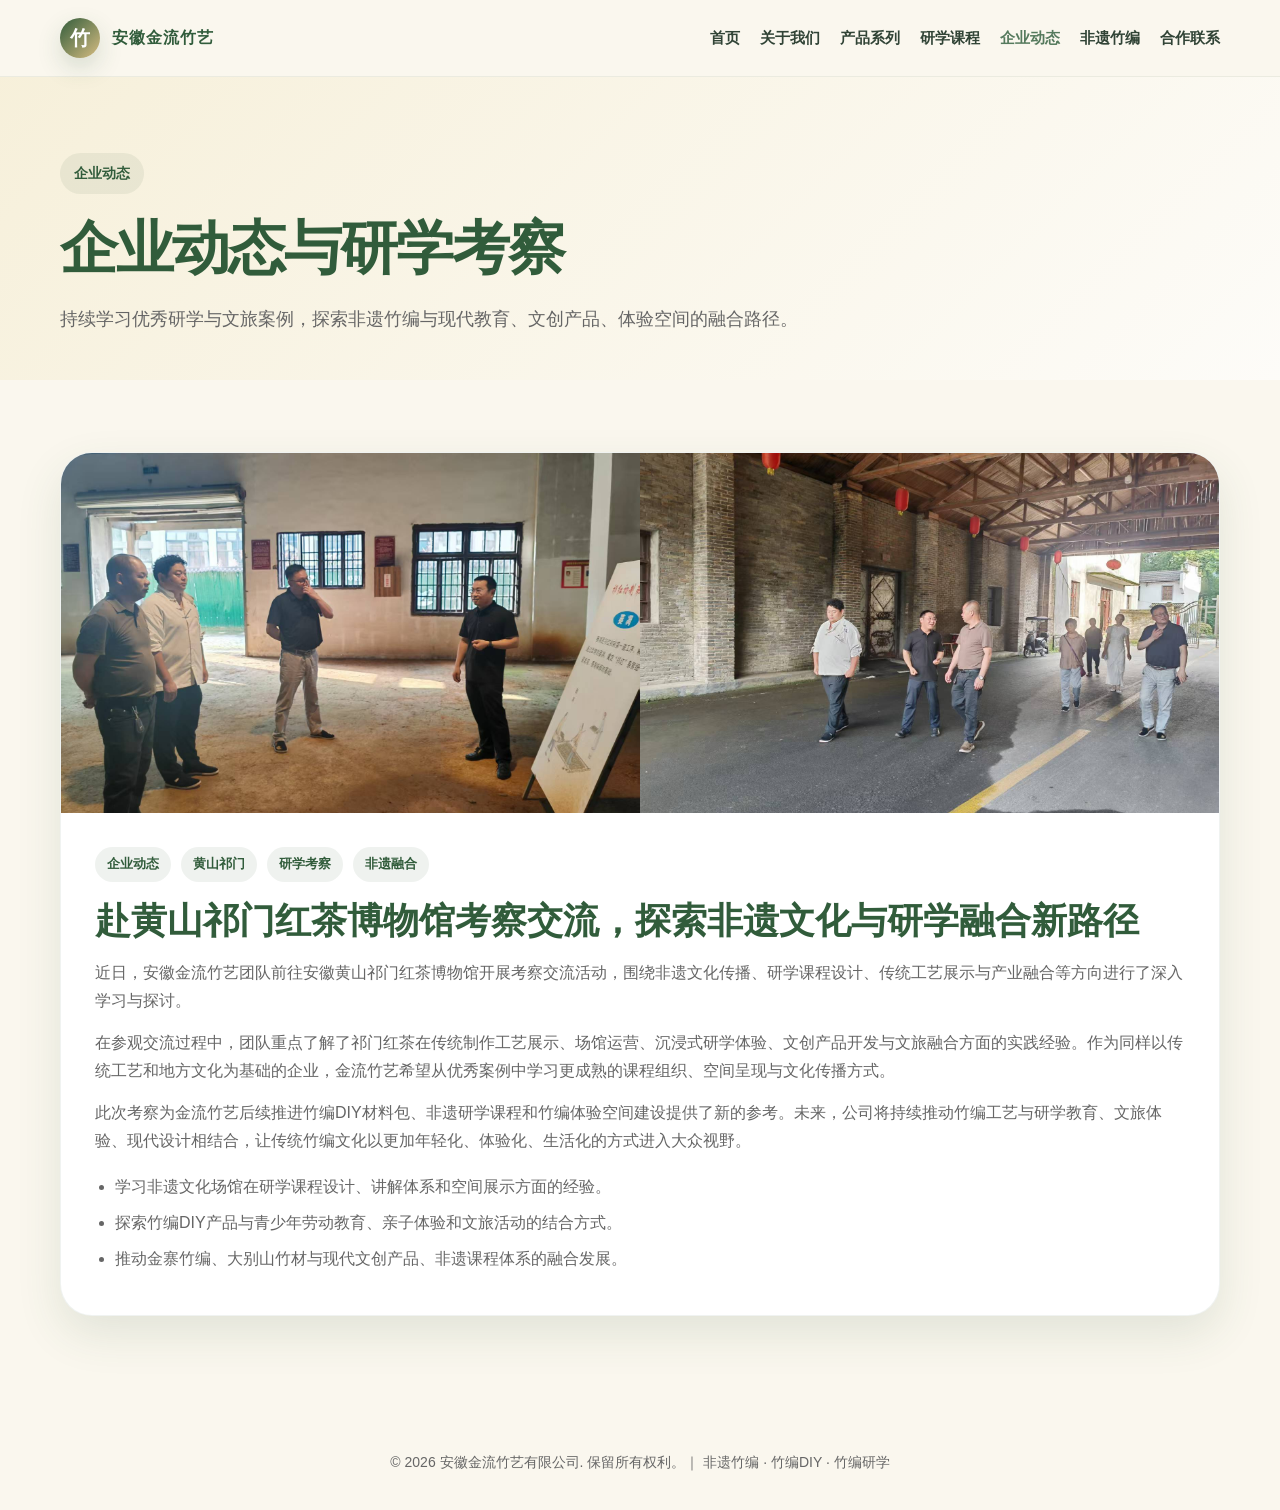
==== news.html @ 25f41a0b "Add files via upload" ====
<!DOCTYPE html>
<html lang="zh-CN">
<head>
  <meta charset="UTF-8" />
  <meta name="viewport" content="width=device-width, initial-scale=1.0" />
  <title>企业动态｜赴黄山祁门红茶博物馆考察交流</title>
  <meta name="description" content="安徽金流竹艺赴黄山祁门红茶博物馆考察交流，探索非遗文化与研学融合新路径。" />
  <meta name="keywords" content="金流竹艺企业动态,黄山祁门红茶博物馆,非遗研学,竹编研学,企业考察" />
  <meta name="author" content="安徽金流竹艺有限公司" />
  <link rel="stylesheet" href="style.css" />
</head>
<body>
<header>
  <div class="container nav">
    <a href="index.html" class="logo" aria-label="安徽金流竹艺首页">
      <span class="logo-mark">竹</span>
      <span>安徽金流竹艺</span>
    </a>
    <nav class="nav-links">
      <a href="index.html" class="">首页</a>
      <a href="about.html" class="">关于我们</a>
      <a href="products.html" class="">产品系列</a>
      <a href="course.html" class="">研学课程</a>
      <a href="news.html" class="active">企业动态</a>
      <a href="culture.html" class="">非遗竹编</a>
      <a href="contact.html" class="">合作联系</a>
    </nav>
  </div>
</header>
<main>
  <section class="page-hero"><div class="container"><span class="eyebrow">企业动态</span><h1>企业动态与研学考察</h1><p>持续学习优秀研学与文旅案例，探索非遗竹编与现代教育、文创产品、体验空间的融合路径。</p></div></section>
  <section><div class="container">
    <article class="news-card">
      <div class="news-images"><img src="qimen-kaocha-1.jpg" alt="安徽金流竹艺团队在祁门红茶博物馆开展室内交流考察" /><img src="qimen-kaocha-2.jpg" alt="安徽金流竹艺团队赴黄山祁门红茶博物馆进行研学考察" /></div>
      <div class="news-content">
        <div class="news-meta"><span>企业动态</span><span>黄山祁门</span><span>研学考察</span><span>非遗融合</span></div>
        <h2>赴黄山祁门红茶博物馆考察交流，探索非遗文化与研学融合新路径</h2>
        <p>近日，安徽金流竹艺团队前往安徽黄山祁门红茶博物馆开展考察交流活动，围绕非遗文化传播、研学课程设计、传统工艺展示与产业融合等方向进行了深入学习与探讨。</p>
        <p>在参观交流过程中，团队重点了解了祁门红茶在传统制作工艺展示、场馆运营、沉浸式研学体验、文创产品开发与文旅融合方面的实践经验。作为同样以传统工艺和地方文化为基础的企业，金流竹艺希望从优秀案例中学习更成熟的课程组织、空间呈现与文化传播方式。</p>
        <p>此次考察为金流竹艺后续推进竹编DIY材料包、非遗研学课程和竹编体验空间建设提供了新的参考。未来，公司将持续推动竹编工艺与研学教育、文旅体验、现代设计相结合，让传统竹编文化以更加年轻化、体验化、生活化的方式进入大众视野。</p>
        <ul class="news-list"><li>学习非遗文化场馆在研学课程设计、讲解体系和空间展示方面的经验。</li><li>探索竹编DIY产品与青少年劳动教育、亲子体验和文旅活动的结合方式。</li><li>推动金寨竹编、大别山竹材与现代文创产品、非遗课程体系的融合发展。</li></ul>
      </div>
    </article>
  </div></section>
</main>
<footer>
  <div class="container">
    © 2026 安徽金流竹艺有限公司. 保留所有权利。｜ 非遗竹编 · 竹编DIY · 竹编研学
  </div>
</footer>
</body>
</html>
---- style.css ----
/* 安徽金流竹艺有限公司官网通用样式 */
:root {
  --green: #315c3b;
  --green-dark: #204128;
  --green-light: #557a5d;
  --bamboo: #d7bd82;
  --bamboo-light: #f6efd8;
  --ink: #222222;
  --muted: #666666;
  --white: #ffffff;
  --bg: #faf7ee;
  --radius: 22px;
  --shadow: 0 18px 45px rgba(49, 92, 59, 0.12);
}

* { margin: 0; padding: 0; box-sizing: border-box; }
html { scroll-behavior: smooth; }
body {
  font-family: -apple-system, BlinkMacSystemFont, "PingFang SC", "Microsoft YaHei", "Noto Sans SC", sans-serif;
  color: var(--ink);
  background: var(--bg);
  line-height: 1.75;
}
a { color: inherit; text-decoration: none; }
img { max-width: 100%; display: block; }
.container { width: min(1160px, 92%); margin: 0 auto; }

header {
  position: sticky; top: 0; z-index: 10;
  background: rgba(250, 247, 238, 0.94);
  backdrop-filter: blur(14px);
  border-bottom: 1px solid rgba(49, 92, 59, 0.08);
}
.nav { height: 76px; display: flex; align-items: center; justify-content: space-between; }
.logo { display: flex; align-items: center; gap: 12px; font-weight: 800; color: var(--green); letter-spacing: 1px; }
.logo-mark {
  width: 40px; height: 40px; border-radius: 50%;
  background: linear-gradient(135deg, var(--green), var(--bamboo));
  display: grid; place-items: center; color: var(--white); font-size: 20px;
  box-shadow: 0 10px 24px rgba(49, 92, 59, 0.18);
}
.nav-links { display: flex; align-items: center; gap: 20px; font-size: 15px; color: #314436; font-weight: 600; }
.nav-links a:hover, .nav-links a.active { color: var(--green-light); }

.btn {
  display: inline-flex; align-items: center; justify-content: center; gap: 8px;
  padding: 12px 22px; border-radius: 999px; background: var(--green);
  color: var(--white); font-weight: 700; box-shadow: 0 12px 28px rgba(49,92,59,.2);
  transition: transform .2s ease, box-shadow .2s ease;
}
.btn:hover { transform: translateY(-2px); box-shadow: 0 16px 34px rgba(49,92,59,.26); }
.btn.secondary { background: var(--white); color: var(--green); box-shadow: none; border: 1px solid rgba(49,92,59,.16); }

.hero { padding: 92px 0 76px; position: relative; overflow: hidden; }
.hero::before {
  content: ""; position: absolute; width: 560px; height: 560px; border-radius: 50%;
  background: rgba(215, 189, 130, 0.28); right: -200px; top: -160px; z-index: -1;
}
.hero-grid { display: grid; grid-template-columns: 1.02fr .98fr; gap: 56px; align-items: center; }
.eyebrow {
  display: inline-flex; align-items: center; padding: 8px 14px; border-radius: 999px;
  background: rgba(49,92,59,.08); color: var(--green); font-size: 14px; font-weight: 800; margin-bottom: 22px;
}
h1 { font-size: clamp(42px, 6vw, 72px); line-height: 1.12; color: var(--green); letter-spacing: -2px; margin-bottom: 24px; }
.hero p { font-size: 18px; color: var(--muted); max-width: 620px; margin-bottom: 34px; }
.hero-actions { display: flex; flex-wrap: wrap; gap: 14px; }
.hero-card { padding: 18px; background: var(--white); border-radius: 34px; box-shadow: var(--shadow); overflow: hidden; }
.hero-card img { width: 100%; min-height: 420px; object-fit: cover; border-radius: 26px; }

.page-hero { padding: 76px 0 44px; background: linear-gradient(135deg, rgba(246,239,216,.9), rgba(255,255,255,.6)); }
.page-hero h1 { font-size: clamp(36px, 5vw, 58px); }
.page-hero p { color: var(--muted); max-width: 760px; font-size: 18px; }

section { padding: 72px 0; }
.section-title { display: flex; align-items: flex-end; justify-content: space-between; gap: 28px; margin-bottom: 34px; }
.section-title h2 { font-size: clamp(30px, 4vw, 46px); color: var(--green); line-height: 1.2; }
.section-title p { color: var(--muted); max-width: 540px; }

.cards { display: grid; grid-template-columns: repeat(3, 1fr); gap: 22px; }
.card, .article, .contact-box {
  background: var(--white); border-radius: var(--radius); padding: 28px;
  box-shadow: 0 10px 28px rgba(49,92,59,.08); border: 1px solid rgba(49,92,59,.07);
}
.card-icon { width: 52px; height: 52px; border-radius: 18px; background: var(--bamboo-light); display: grid; place-items: center; font-size: 24px; margin-bottom: 18px; }
.card h3, .article h3, .contact-box h3 { color: var(--green); margin-bottom: 10px; }
.card p, .article p, .card li { color: var(--muted); font-size: 15px; }
.card ul { padding-left: 18px; margin-top: 10px; }

.about-block {
  background: var(--green); color: var(--white); border-radius: 40px; padding: 56px;
  display: grid; grid-template-columns: .85fr 1.15fr; gap: 48px; align-items: center; box-shadow: var(--shadow);
}
.about-block h2 { font-size: clamp(32px,4vw,50px); line-height:1.2; margin-bottom:20px; }
.about-block p { color: rgba(255,255,255,.84); margin-bottom: 14px; }
.stats { display: grid; grid-template-columns: repeat(3,1fr); gap: 16px; margin-top: 28px; }
.stat { background: rgba(255,255,255,.1); border: 1px solid rgba(255,255,255,.14); border-radius: 20px; padding: 20px; }
.stat strong { display: block; font-size: 28px; color: var(--bamboo-light); }

.product-grid { display: grid; grid-template-columns: repeat(3, 1fr); gap: 22px; }
.product { background: var(--white); border-radius: 24px; overflow: hidden; box-shadow: 0 10px 24px rgba(49,92,59,.08); border: 1px solid rgba(49,92,59,.07); }
.product-img img { width: 100%; height: 260px; object-fit: cover; }
.product-content { padding: 22px; }
.product-content h3 { color: var(--green); font-size: 22px; margin-bottom: 8px; }
.product-content p { color: var(--muted); font-size: 15px; margin-bottom: 12px; }
.tag-list { display: flex; flex-wrap: wrap; gap: 8px; margin-top: 14px; }
.tag { font-size: 13px; color: var(--green); background: rgba(49,92,59,.08); padding: 5px 10px; border-radius: 999px; font-weight: 700; }

.process { display: grid; grid-template-columns: repeat(4,1fr); gap: 18px; counter-reset: step; }
.step { background: var(--bamboo-light); border-radius: 22px; padding: 26px; border: 1px solid rgba(49,92,59,.08); }
.step::before { counter-increment: step; content: "0" counter(step); display: inline-block; color: var(--green); font-weight:900; margin-bottom:18px; font-size:24px; }
.step h3 { color: var(--green); margin-bottom: 8px; }
.step p { color: var(--muted); font-size: 14px; }

.article-grid { display: grid; grid-template-columns: repeat(2,1fr); gap: 22px; }
.article h3 { font-size: 24px; }
.article p { margin-bottom: 12px; }

.news-card { background: var(--white); border-radius: 32px; overflow: hidden; box-shadow: var(--shadow); border: 1px solid rgba(49,92,59,.07); margin-bottom: 26px; }
.news-images { display: grid; grid-template-columns: 1fr 1fr; }
.news-images img { width: 100%; height: 360px; object-fit: cover; }
.news-content { padding: 34px; }
.news-meta { display:flex; flex-wrap:wrap; gap:10px; margin-bottom:16px; }
.news-meta span { background: rgba(49,92,59,.08); color: var(--green); padding:6px 12px; border-radius:999px; font-size:13px; font-weight:700; }
.news-content h2, .news-content h3 { color: var(--green); font-size: clamp(26px,3vw,36px); line-height:1.25; margin-bottom:16px; }
.news-content p { color: var(--muted); margin-bottom: 14px; }
.news-list { margin-top:18px; padding-left:20px; color: var(--muted); }
.news-list li { margin-bottom: 8px; }

.contact { background: linear-gradient(135deg, var(--bamboo-light), #fff); border-radius: 38px; padding: 52px; display: grid; grid-template-columns: 1fr 1fr; gap: 40px; align-items: center; box-shadow: var(--shadow); }
.contact h2 { font-size: clamp(30px,4vw,48px); color: var(--green); line-height:1.2; margin-bottom:18px; }
.contact p { color: var(--muted); margin-bottom: 24px; }
.contact-list { display:grid; gap:12px; color:#35483b; }

footer { padding: 36px 0; color: var(--muted); text-align:center; font-size:14px; }

@media (max-width: 900px) {
  .nav-links { display: none; }
  .hero-grid, .about-block, .contact { grid-template-columns: 1fr; }
  .cards, .product-grid, .process, .stats, .article-grid, .news-images { grid-template-columns: 1fr 1fr; }
  .about-block, .contact { padding: 36px; }
}
@media (max-width: 560px) {
  .hero { padding-top: 58px; }
  .cards, .product-grid, .process, .stats, .article-grid, .news-images { grid-template-columns: 1fr; }
  .hero-actions { flex-direction: column; }
  .btn { width: 100%; }
  .section-title { display: block; }
  .section-title p { margin-top: 12px; }
  .hero-card img { min-height: 260px; }
  .news-images img { height: 260px; }
}
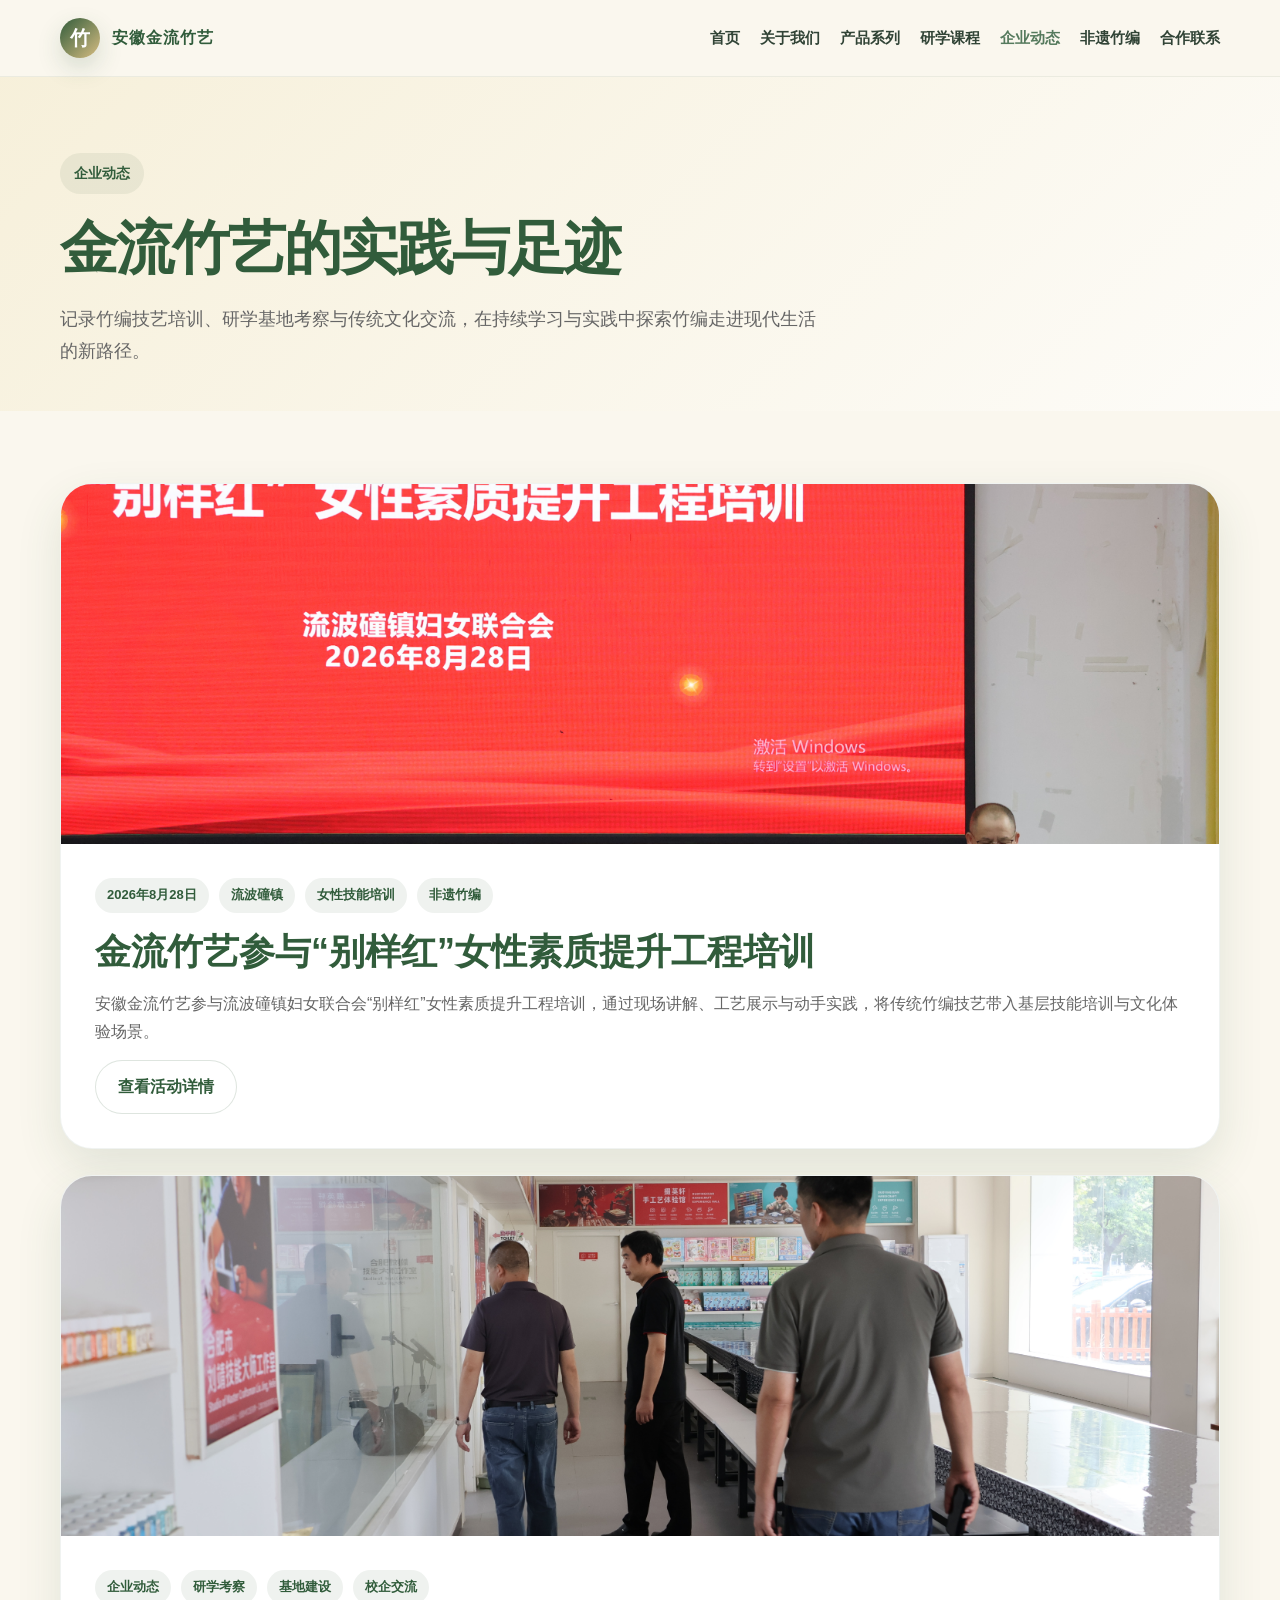
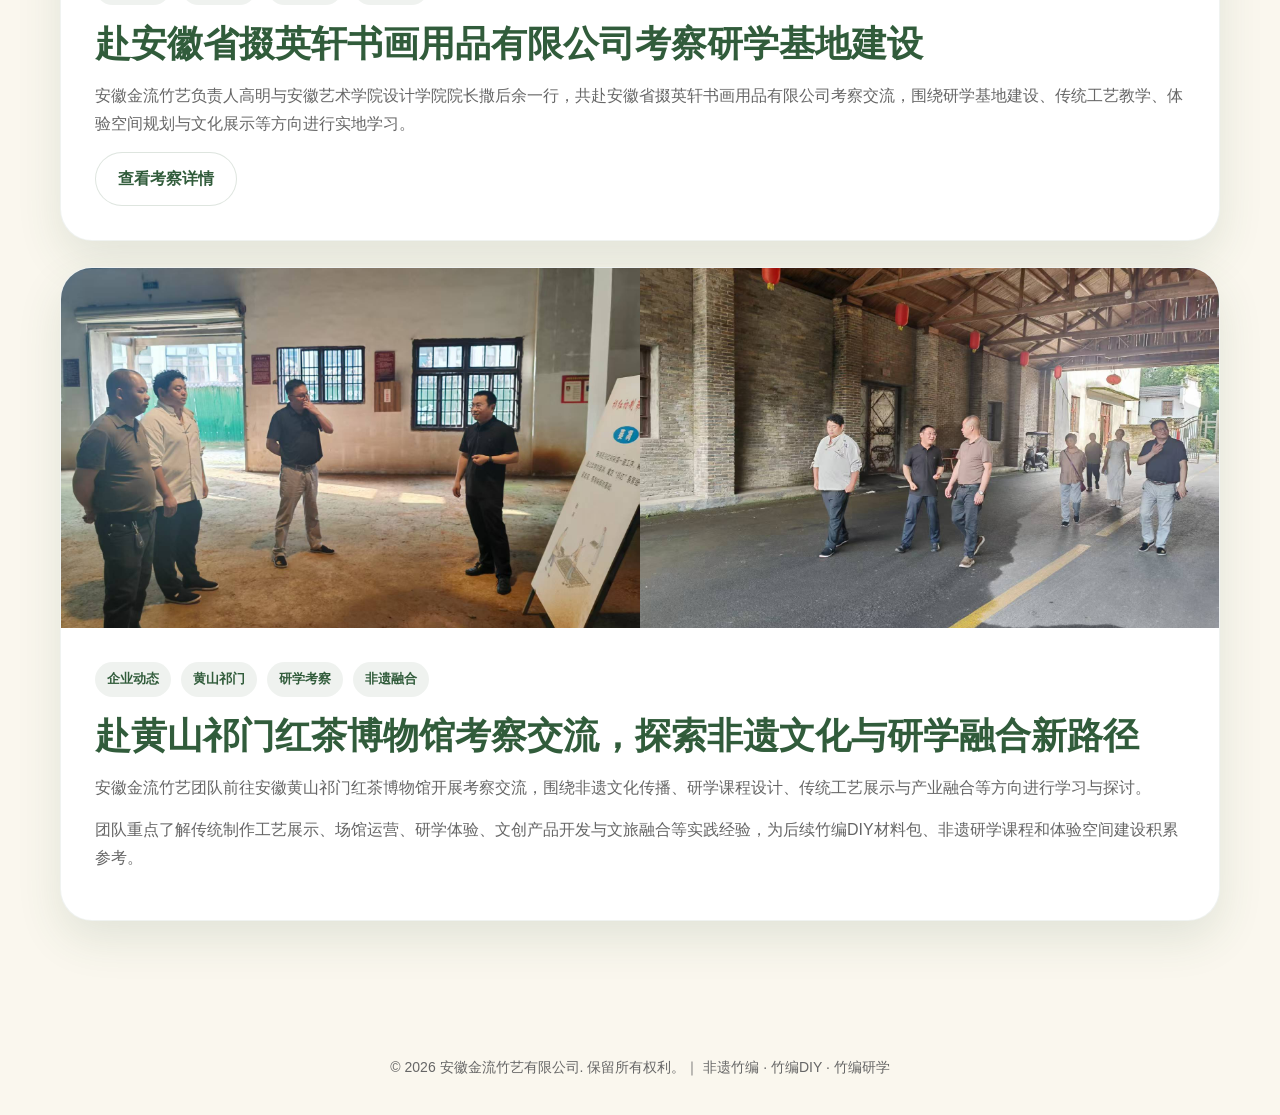
==== commit a67c755d: "Add files via upload" ====
--- a/news.html
+++ b/news.html
@@ -3,9 +3,9 @@
 <head>
   <meta charset="UTF-8" />
   <meta name="viewport" content="width=device-width, initial-scale=1.0" />
-  <title>企业动态｜赴黄山祁门红茶博物馆考察交流</title>
-  <meta name="description" content="安徽金流竹艺赴黄山祁门红茶博物馆考察交流，探索非遗文化与研学融合新路径。" />
-  <meta name="keywords" content="金流竹艺企业动态,黄山祁门红茶博物馆,非遗研学,竹编研学,企业考察" />
+  <title>企业动态｜安徽金流竹艺有限公司</title>
+  <meta name="description" content="安徽金流竹艺企业动态，记录非遗竹编培训、研学基地考察、传统文化交流与企业实践。" />
+  <meta name="keywords" content="金流竹艺企业动态,竹编培训,非遗研学,研学基地考察,掇英轩,祁门红茶博物馆" />
   <meta name="author" content="安徽金流竹艺有限公司" />
   <link rel="stylesheet" href="style.css" />
 </head>
@@ -17,36 +17,89 @@
       <span>安徽金流竹艺</span>
     </a>
     <nav class="nav-links">
-      <a href="index.html" class="">首页</a>
-      <a href="about.html" class="">关于我们</a>
-      <a href="products.html" class="">产品系列</a>
-      <a href="course.html" class="">研学课程</a>
+      <a href="index.html">首页</a>
+      <a href="about.html">关于我们</a>
+      <a href="products.html">产品系列</a>
+      <a href="course.html">研学课程</a>
       <a href="news.html" class="active">企业动态</a>
-      <a href="culture.html" class="">非遗竹编</a>
-      <a href="contact.html" class="">合作联系</a>
+      <a href="culture.html">非遗竹编</a>
+      <a href="contact.html">合作联系</a>
     </nav>
   </div>
 </header>
+
 <main>
-  <section class="page-hero"><div class="container"><span class="eyebrow">企业动态</span><h1>企业动态与研学考察</h1><p>持续学习优秀研学与文旅案例，探索非遗竹编与现代教育、文创产品、体验空间的融合路径。</p></div></section>
-  <section><div class="container">
-    <article class="news-card">
-      <div class="news-images"><img src="qimen-kaocha-1.jpg" alt="安徽金流竹艺团队在祁门红茶博物馆开展室内交流考察" /><img src="qimen-kaocha-2.jpg" alt="安徽金流竹艺团队赴黄山祁门红茶博物馆进行研学考察" /></div>
-      <div class="news-content">
-        <div class="news-meta"><span>企业动态</span><span>黄山祁门</span><span>研学考察</span><span>非遗融合</span></div>
-        <h2>赴黄山祁门红茶博物馆考察交流，探索非遗文化与研学融合新路径</h2>
-        <p>近日，安徽金流竹艺团队前往安徽黄山祁门红茶博物馆开展考察交流活动，围绕非遗文化传播、研学课程设计、传统工艺展示与产业融合等方向进行了深入学习与探讨。</p>
-        <p>在参观交流过程中，团队重点了解了祁门红茶在传统制作工艺展示、场馆运营、沉浸式研学体验、文创产品开发与文旅融合方面的实践经验。作为同样以传统工艺和地方文化为基础的企业，金流竹艺希望从优秀案例中学习更成熟的课程组织、空间呈现与文化传播方式。</p>
-        <p>此次考察为金流竹艺后续推进竹编DIY材料包、非遗研学课程和竹编体验空间建设提供了新的参考。未来，公司将持续推动竹编工艺与研学教育、文旅体验、现代设计相结合，让传统竹编文化以更加年轻化、体验化、生活化的方式进入大众视野。</p>
-        <ul class="news-list"><li>学习非遗文化场馆在研学课程设计、讲解体系和空间展示方面的经验。</li><li>探索竹编DIY产品与青少年劳动教育、亲子体验和文旅活动的结合方式。</li><li>推动金寨竹编、大别山竹材与现代文创产品、非遗课程体系的融合发展。</li></ul>
-      </div>
-    </article>
-  </div></section>
+  <section class="page-hero">
+    <div class="container">
+      <span class="eyebrow">企业动态</span>
+      <h1>金流竹艺的实践与足迹</h1>
+      <p>记录竹编技艺培训、研学基地考察与传统文化交流，在持续学习与实践中探索竹编走进现代生活的新路径。</p>
+    </div>
+  </section>
+
+  <section>
+    <div class="container">
+
+      <article class="news-card">
+        <div class="news-images" style="grid-template-columns: 1fr;">
+          <img src="IMG_0109.JPG" alt="2026年8月28日流波䃥镇妇女联合会别样红女性素质提升工程培训现场" />
+        </div>
+        <div class="news-content">
+          <div class="news-meta">
+            <span>2026年8月28日</span>
+            <span>流波䃥镇</span>
+            <span>女性技能培训</span>
+            <span>非遗竹编</span>
+          </div>
+          <h2>金流竹艺参与“别样红”女性素质提升工程培训</h2>
+          <p>安徽金流竹艺参与流波䃥镇妇女联合会“别样红”女性素质提升工程培训，通过现场讲解、工艺展示与动手实践，将传统竹编技艺带入基层技能培训与文化体验场景。</p>
+          <a class="btn secondary" href="news-women-training-20260828.html">查看活动详情</a>
+        </div>
+      </article>
+
+      <article class="news-card">
+        <div class="news-images" style="grid-template-columns: 1fr;">
+          <img src="IMG_0303.JPG" alt="安徽金流竹艺负责人高明与安徽艺术学院设计学院院长撒后余一行考察掇英轩研学空间" />
+        </div>
+        <div class="news-content">
+          <div class="news-meta">
+            <span>企业动态</span>
+            <span>研学考察</span>
+            <span>基地建设</span>
+            <span>校企交流</span>
+          </div>
+          <h2>赴安徽省掇英轩书画用品有限公司考察研学基地建设</h2>
+          <p>安徽金流竹艺负责人高明与安徽艺术学院设计学院院长撒后余一行，共赴安徽省掇英轩书画用品有限公司考察交流，围绕研学基地建设、传统工艺教学、体验空间规划与文化展示等方向进行实地学习。</p>
+          <a class="btn secondary" href="news-duoyingxuan-study-tour.html">查看考察详情</a>
+        </div>
+      </article>
+
+      <article class="news-card">
+        <div class="news-images">
+          <img src="qimen-kaocha-1.jpg" alt="安徽金流竹艺团队在祁门红茶博物馆开展室内交流考察" />
+          <img src="qimen-kaocha-2.jpg" alt="安徽金流竹艺团队赴黄山祁门红茶博物馆进行研学考察" />
+        </div>
+        <div class="news-content">
+          <div class="news-meta">
+            <span>企业动态</span>
+            <span>黄山祁门</span>
+            <span>研学考察</span>
+            <span>非遗融合</span>
+          </div>
+          <h2>赴黄山祁门红茶博物馆考察交流，探索非遗文化与研学融合新路径</h2>
+          <p>安徽金流竹艺团队前往安徽黄山祁门红茶博物馆开展考察交流，围绕非遗文化传播、研学课程设计、传统工艺展示与产业融合等方向进行学习与探讨。</p>
+          <p>团队重点了解传统制作工艺展示、场馆运营、研学体验、文创产品开发与文旅融合等实践经验，为后续竹编DIY材料包、非遗研学课程和体验空间建设积累参考。</p>
+        </div>
+      </article>
+
+    </div>
+  </section>
 </main>
+
 <footer>
   <div class="container">
     © 2026 安徽金流竹艺有限公司. 保留所有权利。｜ 非遗竹编 · 竹编DIY · 竹编研学
   </div>
 </footer>
 </body>
-</html>+</html>
